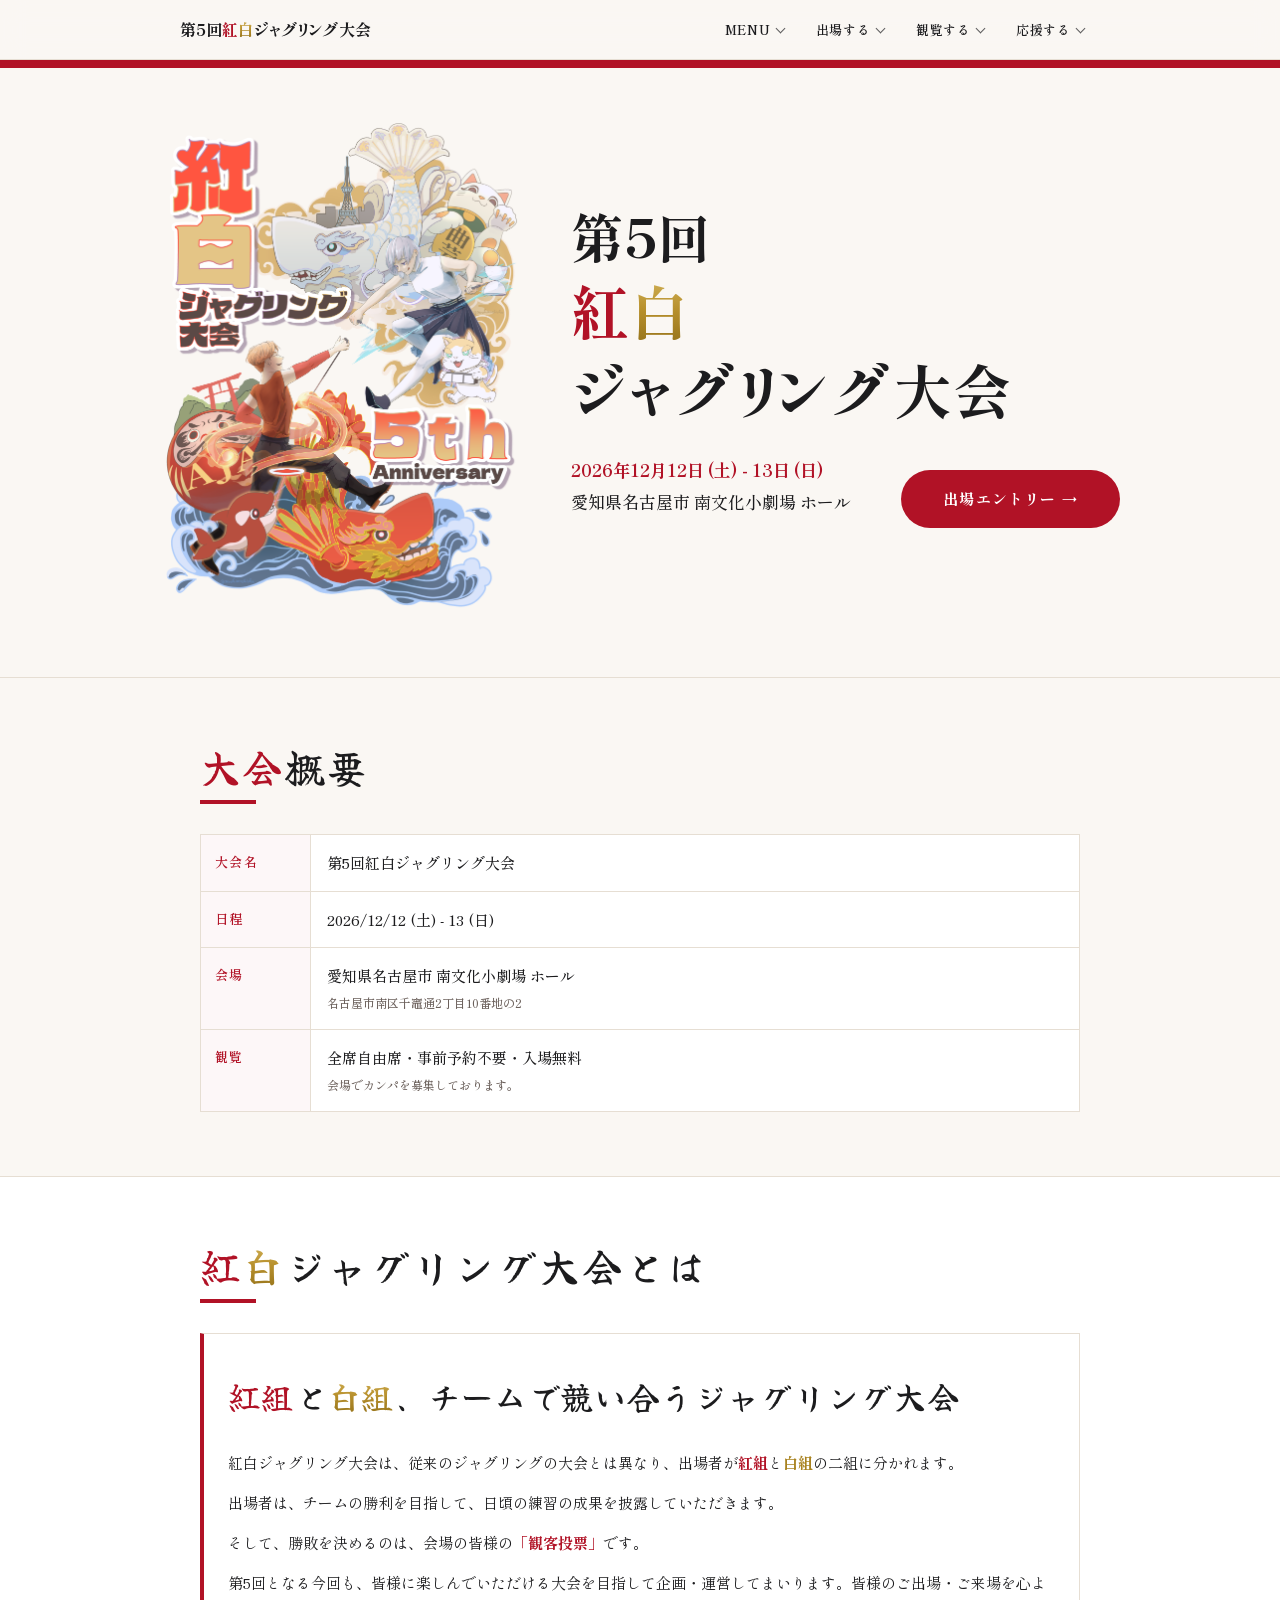
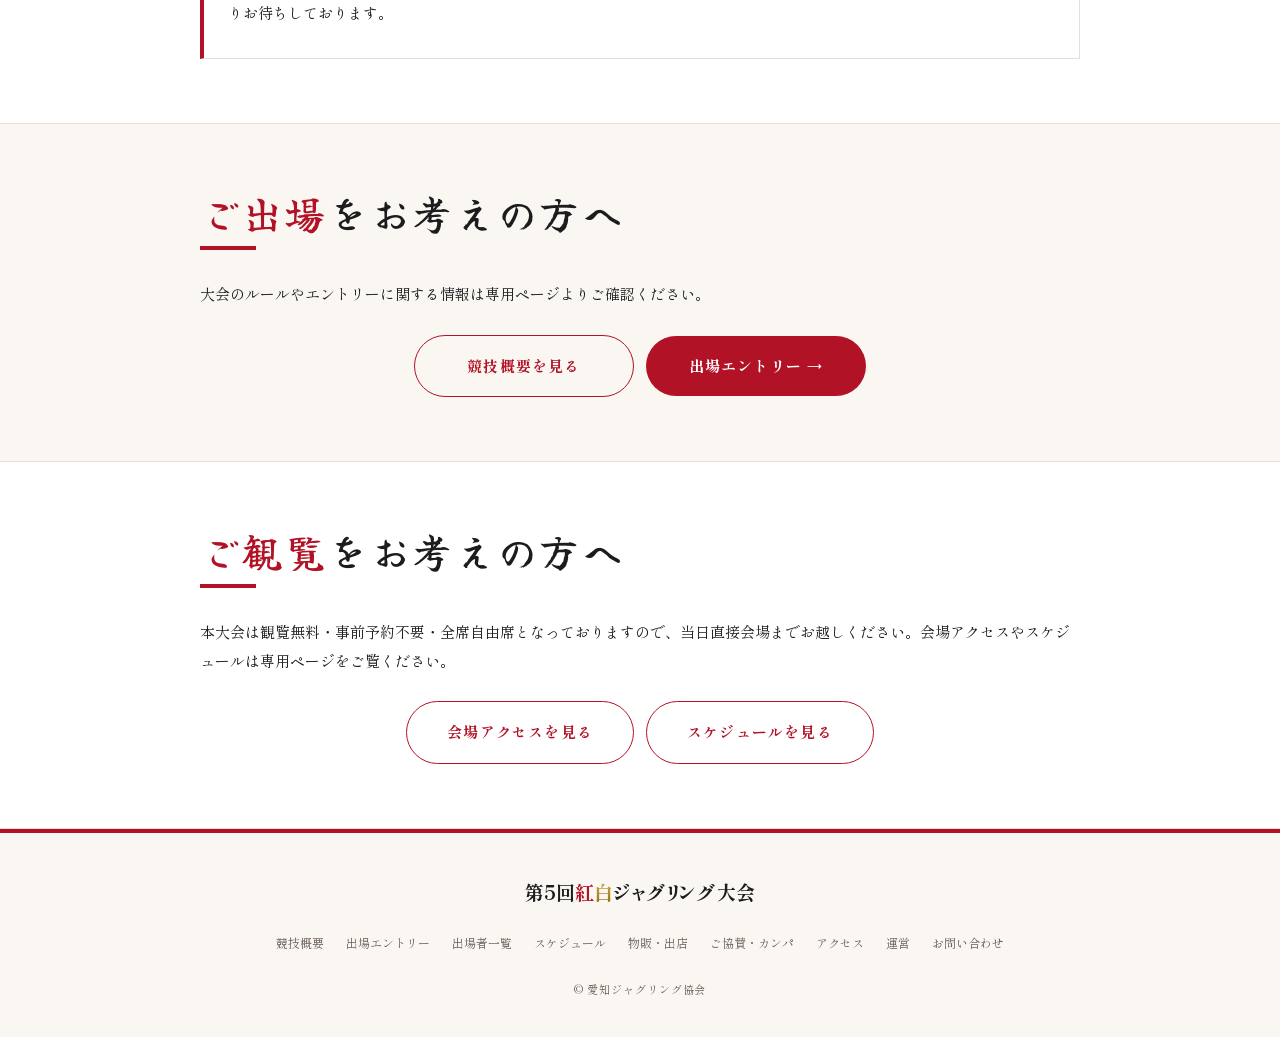
==== index.html @ fe3fd61c "10/20までの更新全て" ====
<!DOCTYPE html>
<html lang="ja">
<head>
<meta charset="UTF-8">
<meta name="viewport" content="width=device-width, initial-scale=1.0">
<title>第5回紅白ジャグリング大会</title>
<meta name="description" content="第5回紅白ジャグリング大会｜2026年12月12日（土）13日（日）、愛知県名古屋市 南文化小劇場 ホールにて開催。紅組・白組に分かれてジャグリングの演技を披露し合う、毎年恒例のジャグリングの祭典。">
<link rel="preconnect" href="https://fonts.googleapis.com">
<link rel="preconnect" href="https://fonts.gstatic.com" crossorigin>
<link href="https://fonts.googleapis.com/css2?family=Shippori+Mincho:wght@400;500;600;700;800&family=Yuji+Syuku&family=Noto+Sans+JP:wght@300;400;500&family=Cormorant+Garamond:ital,wght@0,300;0,500;0,600;1,300;1,500&display=swap" rel="stylesheet">
<link rel="icon" href="assets/aja-logo.PNG" type="image/png">
<link rel="stylesheet" href="assets/style.css?v=20260728">
</head>
<body>

<!-- ========== HEADER ========== -->
<header>
  <div class="header-inner">
    <a href="index.html" class="header-logo">
      <!-- ▼ ロゴ完成後：assets/logo.svg を配置すれば表示。無ければ自動で非表示 ▼ -->
      <img class="header-logo-img" src="assets/logo.svg" alt="第5回紅白ジャグリング大会 ロゴ" onerror="this.remove()">
      <span class="header-logo-text">第5回<span class="ko-red">紅</span><span class="ko-gold">白</span>ジャグリング大会</span>
    </a>
    <nav class="nav">
      <div class="nav-item">
        <button class="nav-parent">MENU<span class="caret"></span></button>
        <div class="dropdown">
          <a href="about.html">運営</a>
          <a href="contact.html">お問い合わせ</a>
        </div>
      </div>
      <div class="nav-item">
        <button class="nav-parent">出場する<span class="caret"></span></button>
        <div class="dropdown">
          <a href="rule.html">競技概要</a>
          <a href="entry.html">出場エントリー</a>
          <a href="performer.html">出場者一覧</a>
        </div>
      </div>
      <div class="nav-item">
        <button class="nav-parent">観覧する<span class="caret"></span></button>
        <div class="dropdown">
          <a href="performer.html">出場者一覧</a>
          <a href="timetable.html">スケジュール</a>
          <a href="access.html">アクセス</a>
          <a href="goods.html">物販・出店</a>
        </div>
      </div>
      <div class="nav-item">
        <button class="nav-parent">応援する<span class="caret"></span></button>
        <div class="dropdown">
          <a href="sponsor.html">協賛・カンパ</a>
          <a href="goods.html">物販・出店</a>
        </div>
      </div>
    </nav>
    <button class="hamburger" id="hamburger" aria-label="メニューを開く" aria-expanded="false">
      <span></span><span></span><span></span>
    </button>
  </div>
</header>

<!-- ========== MOBILE DRAWER（アコーディオン） ========== -->
<nav class="nav-drawer" id="drawer" aria-hidden="true">
  <button class="acc-parent" data-acc>MENU<span class="caret"></span></button>
  <div class="acc-panel">
    <a href="about.html">運営</a>
    <a href="contact.html">お問い合わせ</a>
  </div>
  <button class="acc-parent" data-acc>出場する<span class="caret"></span></button>
  <div class="acc-panel">
    <a href="rule.html">競技概要</a>
    <a href="entry.html">出場エントリー</a>
    <a href="performer.html">出場者一覧</a>
  </div>
  <button class="acc-parent" data-acc>観覧する<span class="caret"></span></button>
  <div class="acc-panel">
    <a href="performer.html">出場者一覧</a>
    <a href="timetable.html">スケジュール</a>
    <a href="access.html">アクセス</a>
    <a href="goods.html">物販・出店</a>
  </div>
  <button class="acc-parent" data-acc>応援する<span class="caret"></span></button>
  <div class="acc-panel">
    <a href="sponsor.html">ご協賛・カンパ</a>
    <a href="goods.html">物販・出店</a>
  </div>
</nav>

<!-- ========== HERO ========== -->
<section class="hero" id="top">
  <div class="hero-inner">
    <div class="hero-logo">
      <img class="hero-logo-img" src="assets/keyvisual.png"
           alt="第5回紅白ジャグリング大会 キービジュアル"
           width="2894" height="4093" fetchpriority="high"
           onerror="this.parentNode.remove()">
    </div>
    <div class="hero-copy">
      <h1 class="hero-title"><span class="hero-no">第5回</span><span><span class="ko">紅</span><span class="ko-gold">白</span></span><span>ジャグリング大会</span></h1>
      <div class="hero-bottom">
        <p class="hero-meta"><b>2026年12月12日 (土) - 13日 (日)</b><br>愛知県名古屋市 南文化小劇場 ホール</p>
        <a href="entry.html" class="hero-cta-btn">出場エントリー →</a>
      </div>
    </div>
  </div>
</section>

<!-- ========== 大会概要 ========== -->
<section class="section-block" id="overview">
  <div class="container fade-in">
    <div class="sec-head">
      <div class="ja"><span class="accent">大会</span>概要</div>
    </div>
    <table class="overview-table">
      <tr><th>大会名</th><td>第5回紅白ジャグリング大会</td></tr>
      <tr><th>日程</th><td>2026/12/12 (土) - 13 (日)</td></tr>
      <tr>
        <th>会場</th>
        <td>愛知県名古屋市 南文化小劇場 ホール<br>
          <small>名古屋市南区千竈通2丁目10番地の2</small>
        </td>
      </tr>
      <tr><th>観覧</th><td>全席自由席・事前予約不要・入場無料<br><small>会場でカンパを募集しております。</small></td></tr>
    </table>
  </div>
</section>

<!-- ========== 紅白ジャグリング大会とは ========== -->
<section class="section-block alt" id="about">
  <div class="container fade-in">
    <div class="sec-head">
      <div class="ja"><span class="accent">紅</span><span class="ko-gold">白</span>ジャグリング大会とは</div>
    </div>
    <div class="concept-box">
      <p class="concept-tagline"><span class="ko-red">紅組</span>と<span class="ko-gold">白組</span>、チームで競い合うジャグリング大会</p>
      <p>紅白ジャグリング大会は、従来のジャグリングの大会とは異なり、出場者が<strong>紅組</strong>と<gold>白組</gold>の二組に分かれます。</p>
      <p>出場者は、チームの勝利を目指して、日頃の練習の成果を披露していただきます。</p>
      <p>そして、勝敗を決めるのは、会場の皆様の<strong>「観客投票」</strong>です。</p>
      <p>第5回となる今回も、皆様に楽しんでいただける大会を目指して企画・運営してまいります。皆様のご出場・ご来場を心よりお待ちしております。</p>
    </div>
  </div>
</section>

<!-- ========== ご出場をお考えの方へ ========== -->
<section class="section-block" id="join">
  <div class="container fade-in">
    <div class="sec-head">
      <div class="ja"><span class="accent">ご出場</span>をお考えの方へ</div>
    </div>
    <p>大会のルールやエントリーに関する情報は専用ページよりご確認ください。</p>
    <div class="cta-row">
      <a href="rule.html" class="cta-btn outline">競技概要を見る</a>
      <a href="entry.html" class="cta-btn">出場エントリー →</a>
    </div>
  </div>
</section>

<!-- ========== ご観覧をお考えの方へ ========== -->
<section class="section-block alt" id="watch">
  <div class="container fade-in">
    <div class="sec-head">
      <div class="ja"><span class="accent">ご観覧</span>をお考えの方へ</div>
    </div>
    <p>本大会は観覧無料・事前予約不要・全席自由席となっておりますので、当日直接会場までお越しください。会場アクセスやスケジュールは専用ページをご覧ください。</p>
    <div class="cta-row">
      <a href="access.html" class="cta-btn outline">会場アクセスを見る</a>
      <a href="timetable.html" class="cta-btn outline">スケジュールを見る</a>
    </div>
  </div>
</section>

<!-- ========== FOOTER ========== -->
<footer>
  <div class="container">
    <p class="footer-logo">第5回<span class="ko-red">紅</span><span class="ko-gold">白</span>ジャグリング大会</p>
    <div class="footer-links">
      <a href="rule.html">競技概要</a>
      <a href="entry.html">出場エントリー</a>
      <a href="performer.html">出場者一覧</a>
      <a href="timetable.html">スケジュール</a>
      <a href="goods.html">物販・出店</a>
      <a href="sponsor.html">ご協賛・カンパ</a>
      <a href="access.html">アクセス</a>
      <a href="about.html">運営</a>
      <a href="contact.html">お問い合わせ</a>
    </div>
    <p class="copyright">© 愛知ジャグリング協会</p>
  </div>
</footer>

<script>
/* ── ハンバーガー / ドロワー ── */
const btn    = document.getElementById('hamburger');
const drawer = document.getElementById('drawer');
function toggleDrawer(forceClose){
  const open = forceClose ? false : !drawer.classList.contains('open');
  drawer.classList.toggle('open', open);
  btn.classList.toggle('open', open);
  btn.setAttribute('aria-expanded', open);
  drawer.setAttribute('aria-hidden', !open);
}
btn.addEventListener('click', e => { e.stopPropagation(); toggleDrawer(); });
drawer.querySelectorAll('a').forEach(a => a.addEventListener('click', () => toggleDrawer(true)));
document.addEventListener('click', e => {
  if (drawer.classList.contains('open') && !drawer.contains(e.target) && !btn.contains(e.target)) toggleDrawer(true);
});
/* ── モバイル：ドロワー内アコーディオン開閉 ── */
document.querySelectorAll('[data-acc]').forEach(p => {
  p.addEventListener('click', () => {
    const panel = p.nextElementSibling;
    const isOpen = p.classList.contains('open');
    document.querySelectorAll('.acc-parent').forEach(o => {
      o.classList.remove('open');
      if (o.nextElementSibling) o.nextElementSibling.style.maxHeight = null;
    });
    if (!isOpen) { p.classList.add('open'); panel.style.maxHeight = panel.scrollHeight + 'px'; }
  });
});
/* ── スクロールフェードイン ── */
const obs = new IntersectionObserver(entries => {
  entries.forEach(e => { if (e.isIntersecting) e.target.classList.add('visible'); });
}, { threshold: 0.06 });
document.querySelectorAll('.fade-in').forEach(el => obs.observe(el));
</script>
</body>
</html>
---- assets/style.css ----
/* ==========================================================================
   第5回 紅白ジャグリング大会 — スタイル（案C：深紅×オフホワイト）
   本文・イベント名＝Shippori Mincho（明朝）
   セクション見出し＝Yuji Syuku（楷書）
   数字・英字＝Cormorant Garamond
========================================================================== */
:root{
  --deep:   #b11226;   /* 深紅 */
  --deep2:  #8c0e1d;   /* 濃深紅 */
  --gold:   #a8821f;   /* 金（白の代わり／明色地でも読める濃いめの金） */
  --gold2:  #c8a24a;   /* 明るい金（濃色地・アクセント用） */
  --off:    #faf7f3;   /* オフホワイト（背景） */
  --white:  #ffffff;
  --ink:    #1c1c1e;   /* 本文 */
  --sub:    #6a5f5a;   /* 補助テキスト */
  --line:   #e6ded3;   /* 罫線 */
  --line2:  #efe9e0;
  --hh: 56px;
}
*,*::before,*::after{box-sizing:border-box;margin:0;padding:0;}
html{scroll-behavior:smooth;-webkit-text-size-adjust:100%;}
body{
  background:var(--off);
  color:var(--ink);
  font-family:'Shippori Mincho',serif;
  font-size:15px;
  line-height:1.9;
  overflow-x:hidden;
  -webkit-font-smoothing:antialiased;
}
img{max-width:100%;display:block;}
a{color:var(--deep);text-decoration:none;}
a:hover{color:var(--deep2);text-decoration:underline;}
p{margin-bottom:10px;}
ul,ol{padding-left:1.4em;}
li{margin-bottom:8px;}

/* ---------- レイアウトユーティリティ ---------- */
.container{max-width:960px;margin:0 auto;padding:0 20px;position:relative;z-index:1;}
.section-block{padding:52px 0;border-bottom:1px solid var(--line);}
.section-block.alt{background:var(--white);}

/* ---------- セクション見出し（楷書） ---------- */
.sec-head{margin-bottom:30px;}
.sec-head .ja{
  font-family:'Yuji Syuku',serif;font-weight:400;
  font-size:clamp(26px,4.6vw,40px);letter-spacing:.06em;line-height:1.25;
  position:relative;display:inline-block;padding-bottom:12px;
}
.sec-head .ja::after{
  content:'';position:absolute;left:0;bottom:0;width:56px;height:4px;background:var(--deep);
}
.sec-head .ja .accent{color:var(--deep);}

/* ==========================================================================
   ヘッダー・ナビ
========================================================================== */
header{
  position:sticky;top:0;z-index:300;
  background:rgba(250,247,243,.92);
  backdrop-filter:blur(12px);-webkit-backdrop-filter:blur(12px);
  border-bottom:1px solid var(--line);height:var(--hh);
}
.header-inner{
  max-width:960px;margin:0 auto;padding:0 20px;height:100%;
  display:flex;align-items:center;justify-content:space-between;position:relative;z-index:1;
}
.header-logo{
  display:flex;align-items:center;gap:10px;
  font-family:'Shippori Mincho',serif;font-size:clamp(14px,3.6vw,16px);font-weight:800;
  letter-spacing:0;color:var(--ink);line-height:1.2;min-width:0;
  font-feature-settings:"palt" 1;  /* 全角アキを詰める（紅・白まわりの余白対策） */
}
.header-logo:hover{color:var(--ink);text-decoration:none;}
/* ヘッダーのロゴ画像スロット（画像が無ければJSで非表示） */
.header-logo-img{height:34px;width:auto;flex-shrink:0;display:block;}
.header-logo-text{white-space:nowrap;overflow:hidden;text-overflow:ellipsis;}

/* ロゴ内「紅白」：紅＝深紅／白＝メタリックな金 */
.ko-red{color:var(--deep);}
.ko-gold{
  background:linear-gradient(180deg,#d8ba63 0%,#b8912e 48%,#8f6d16 100%);
  -webkit-background-clip:text;background-clip:text;
  -webkit-text-fill-color:transparent;color:var(--gold); /* 非対応時のフォールバック */
}

/* ---------- PCナビ（ドロップダウン） ---------- */
.nav{display:none;}
.nav-item{position:relative;height:100%;display:flex;align-items:center;}
.nav-parent{
  display:flex;align-items:center;gap:6px;height:100%;padding:0 16px;
  color:var(--ink);font-family:inherit;font-size:13px;letter-spacing:.06em;font-weight:600;
  background:none;border:none;cursor:pointer;transition:color .2s,background .2s;
}
.nav-parent:hover,.nav-item:hover .nav-parent,.nav-item:focus-within .nav-parent{color:var(--deep);background:rgba(177,18,38,.05);}
.nav-parent .caret{width:7px;height:7px;border-right:1.5px solid currentColor;border-bottom:1.5px solid currentColor;transform:rotate(45deg);margin-top:-3px;transition:transform .2s;opacity:.7;}
.nav-item:hover .nav-parent .caret,.nav-item:focus-within .nav-parent .caret{transform:rotate(225deg);margin-top:2px;}
.dropdown{
  position:absolute;top:var(--hh);left:50%;transform:translateX(-50%) translateY(8px);
  min-width:210px;background:var(--white);border:1px solid var(--line);border-radius:12px;
  box-shadow:0 18px 44px rgba(0,0,0,.14);padding:8px;
  opacity:0;visibility:hidden;transition:opacity .2s,transform .2s;
}
.nav-item:hover .dropdown,.nav-item:focus-within .dropdown{opacity:1;visibility:visible;transform:translateX(-50%) translateY(0);}
.dropdown::before{content:'';position:absolute;top:-14px;left:0;right:0;height:14px;}
.dropdown a{
  display:block;padding:12px 14px;border-radius:8px;
  font-size:14px;font-weight:600;color:var(--ink);transition:background .2s,color .2s;white-space:nowrap;
}
.dropdown a:hover{background:rgba(177,18,38,.06);color:var(--deep);text-decoration:none;}

.hamburger{
  display:flex;flex-direction:column;justify-content:center;gap:5px;
  width:44px;height:44px;cursor:pointer;background:none;border:none;padding:0 8px;
}
.hamburger span{display:block;width:24px;height:1.5px;background:var(--ink);transition:transform .3s,opacity .3s;}
.hamburger.open span:nth-child(1){transform:translateY(6.5px) rotate(45deg);}
.hamburger.open span:nth-child(2){opacity:0;}
.hamburger.open span:nth-child(3){transform:translateY(-6.5px) rotate(-45deg);}

/* ---------- モバイルドロワー（アコーディオン） ---------- */
.nav-drawer{
  position:fixed;top:var(--hh);left:0;right:0;
  background:rgba(255,255,255,.99);
  backdrop-filter:blur(16px);-webkit-backdrop-filter:blur(16px);
  border-bottom:1px solid var(--line);z-index:290;
  transform:translateY(-120%);transition:transform .35s cubic-bezier(.4,0,.2,1);
  padding:6px 0 0;max-height:calc(100vh - var(--hh));overflow-y:auto;
}
.nav-drawer.open{transform:translateY(0);}
.acc-parent{
  width:100%;display:flex;align-items:center;justify-content:space-between;
  padding:16px 24px;background:none;border:none;border-bottom:1px solid var(--line2);
  color:var(--ink);font-family:inherit;font-size:16px;font-weight:700;letter-spacing:.06em;cursor:pointer;
}
.acc-parent .caret{width:9px;height:9px;border-right:1.5px solid currentColor;border-bottom:1.5px solid currentColor;transform:rotate(45deg);transition:transform .25s;opacity:.6;}
.acc-parent.open{color:var(--deep);}
.acc-parent.open .caret{transform:rotate(225deg);}
.acc-panel{max-height:0;overflow:hidden;transition:max-height .3s ease;background:rgba(177,18,38,.02);}
.acc-panel a{display:block;padding:13px 24px 13px 40px;color:var(--ink);font-size:14.5px;border-bottom:1px solid var(--line2);}
.acc-panel a:last-child{border-bottom:none;}
.acc-panel a:active{background:rgba(177,18,38,.08);}

/* ==========================================================================
   HERO（キービジュアル＋情報バー）
========================================================================== */
.hero{
  position:relative;
  padding:clamp(24px,4vh,44px) 20px clamp(32px,5vh,56px);
  overflow:hidden;
  border-bottom:1px solid var(--line);
}
.hero::before{  /* 上端の深紅ライン */
  content:'';position:absolute;top:0;left:0;right:0;height:8px;background:var(--deep);
}
.hero-inner{position:relative;z-index:2;max-width:960px;margin:0 auto;}

/* ---------- キービジュアル（2894×4093） ---------- */
.hero-logo{margin-bottom:clamp(22px,3vw,34px);}
.hero-logo-img{
  width:100%;height:auto;
}

/* ---------- 情報バー：タイトル＋日程＋エントリー ---------- */
.hero-copy{padding-top:clamp(18px,2.4vw,24px);}
.hero-title{
  --title-size:clamp(23px,3.6vw,34px);
  font-family:'Shippori Mincho',serif;font-weight:800;
  font-size:var(--title-size);line-height:1.45;letter-spacing:.01em;
  font-feature-settings:"palt" 1;
  display:block;
}
.hero-title > span{display:inline;line-height:inherit;}
.hero-title .ko{color:var(--deep);}

.hero-bottom{
  margin-top:14px;
  display:flex;align-items:center;justify-content:space-between;
  gap:16px 28px;flex-wrap:wrap;
}
.hero-meta{font-size:clamp(14px,1.6vw,17px);line-height:1.9;font-weight:500;}
.hero-meta b{color:var(--deep);}
.hero-cta-btn{
  display:inline-block;background:var(--deep);color:var(--white);
  font-family:'Shippori Mincho',serif;font-weight:700;
  padding:15px 42px;font-size:15px;letter-spacing:.08em;border-radius:100px;white-space:nowrap;
  transition:background .2s;
}
.hero-cta-btn:hover{background:var(--deep2);color:var(--white);text-decoration:none;}

/* ---------- PC：キービジュアル＋タイトルの2カラム（≥820px／ナビ切替と同じ） ---------- */
@media (min-width:820px){
  .hero{padding:clamp(40px,6vh,64px) 20px clamp(44px,6vh,68px);}
  .hero-inner{display:flex;align-items:center;gap:clamp(32px,4vw,52px);}

  .hero-logo{flex:0 0 clamp(280px,33vw,360px);margin-bottom:0;}

  .hero-copy{flex:1 1 auto;min-width:0;padding-top:0;}

  .hero-title{
    --title-size:clamp(40px,5.2vw,58px);
    display:flex;flex-direction:column;align-items:flex-start;
    row-gap:clamp(10px,1.6vw,22px);
    line-height:1;letter-spacing:.02em;
  }
  .hero-title > span{display:block;line-height:1;}
  .hero-no{font-size:calc(var(--title-size) * .9);letter-spacing:.03em;}

  .hero-bottom{margin-top:36px;align-items:flex-end;}
}

/* ==========================================================================
   大会概要テーブル
========================================================================== */
.overview-table{width:100%;border-collapse:collapse;border:1px solid var(--line);margin-top:8px;background:var(--white);}
.overview-table tr{border-bottom:1px solid var(--line);}
.overview-table tr:last-child{border-bottom:none;}
.overview-table th{
  width:96px;padding:15px 14px;font-size:13px;font-weight:600;letter-spacing:.1em;
  color:var(--deep);text-align:left;vertical-align:top;background:rgba(177,18,38,.03);
  border-right:1px solid var(--line);white-space:nowrap;font-family:'Shippori Mincho',serif;
}
.overview-table td{padding:15px 16px;font-family:'Shippori Mincho',serif;font-size:15px;font-weight:500;line-height:1.7;vertical-align:top;}
.overview-table td small{color:var(--sub);font-size:12px;}

/* ==========================================================================
   コンセプト
========================================================================== */
.concept-box{border:1px solid var(--line);border-left:4px solid var(--deep);background:var(--white);padding:30px 24px;margin-top:8px;}
.concept-tagline{
  font-family:'Yuji Syuku',serif;font-weight:400;
  font-size:clamp(22px,5vw,32px);color:var(--ink);margin-bottom:20px;line-height:1.4;letter-spacing:.04em;
}
.concept-box p{line-height:2;}
.concept-box p:last-child{margin-bottom:0;}
.concept-box strong{color:var(--deep);font-weight:700;}
.concept-box gold{color:var(--gold);font-weight:700;}

/* ==========================================================================
   CTA（出場者向け／観覧者向け）
========================================================================== */
.cta-row{display:flex;flex-direction:column;align-items:center;gap:12px;margin-top:26px;}
.cta-btn{
  display:inline-block;padding:16px 40px;background:var(--deep);color:var(--white);
  font-family:'Shippori Mincho',serif;font-size:15px;font-weight:700;letter-spacing:.08em;
  text-align:center;border-radius:100px;transition:background .2s;width:100%;max-width:320px;
}
.cta-btn:hover{background:var(--deep2);color:var(--white);text-decoration:none;}
.cta-btn.outline{background:transparent;border:1.5px solid var(--deep);color:var(--deep);}
.cta-btn.outline:hover{background:rgba(177,18,38,.06);color:var(--deep);}
.cta-btn.disabled{background:var(--line);color:var(--sub);pointer-events:none;cursor:not-allowed;}

/* ==========================================================================
   フッター
========================================================================== */
footer{padding:44px 0 28px;text-align:center;background:var(--off);color:var(--sub);position:relative;border-top:1px solid var(--line);}
footer::before{content:'';position:absolute;top:-1px;left:0;right:0;height:4px;background:var(--deep);}
.footer-logo{font-family:'Shippori Mincho',serif;font-size:19px;font-weight:800;color:var(--ink);margin-bottom:6px;letter-spacing:0;font-feature-settings:"palt" 1;}
.footer-links{display:flex;justify-content:center;flex-wrap:wrap;gap:4px 14px;margin-bottom:20px;margin-top:18px;}
.footer-links a{font-size:12px;color:var(--sub);padding:4px;}
.footer-links a:hover{color:var(--deep);text-decoration:none;}
.copyright{font-size:11px;color:var(--sub);letter-spacing:.08em;}

/* ==========================================================================
   フェードイン
========================================================================== */
.fade-in{opacity:0;transform:translateY(14px);transition:opacity .6s ease,transform .6s ease;}
.fade-in.visible{opacity:1;transform:none;}
@media (prefers-reduced-motion: reduce){
  .fade-in{opacity:1;transform:none;transition:none;}
  html{scroll-behavior:auto;}
}

/* ==========================================================================
   レスポンシブ
========================================================================== */
/* ---------- スマホ（≤479px）：詰まりやすい箇所を微調整 ---------- */
@media (max-width:479px){
  body{font-size:14px;}
.hero{padding:20px 18px 34px;}                                    /* 旧：7vh 18px 6vh */
.hero-bottom{flex-direction:column;align-items:stretch;gap:16px;} /* 旧：gap:20px */
  .hero-cta-btn{text-align:center;}
  .cta-btn{max-width:none;}
  .footer-links{gap:2px 10px;}
}

/* ---------- 小型タブレット（≥600px） ---------- */
@media (min-width:600px){
  .container{padding:0 32px;}
  .overview-table th{width:110px;}
}

/* ---------- タブレット／デスクトップ（≥768px） ---------- */
@media (min-width:768px){
  :root{--hh:60px;}
  .section-block{padding:64px 0;}
  .cta-row{flex-direction:row;justify-content:center;flex-wrap:wrap;}
  .cta-btn{width:auto;min-width:220px;}
}

/* ---------- ナビをドロップダウン表示に切替（≥820px） ---------- */
@media (min-width:820px){
  .nav{display:flex;align-items:center;height:100%;}
  .hamburger{display:none;}
  .nav-drawer{display:none !important;}
}

@media (min-width:960px){.container{padding:0 40px;}}
/* ==========================================================================
   サブページ共通
========================================================================== */
/* ---------- ページヒーロー ---------- */
.page-hero{
  position:relative;padding:40px 20px 48px;border-bottom:1px solid var(--line);
  background:var(--white);
}
.page-hero::before{content:'';position:absolute;left:0;right:0;bottom:0;height:8px;background:var(--deep);}
.page-hero-inner{max-width:960px;margin:0 auto;}
.page-hero-title{
  font-family:'Yuji Syuku',serif;font-weight:400;
  font-size:clamp(30px,6vw,46px);letter-spacing:.08em;line-height:1.25;
  position:relative;display:inline-block;padding-bottom:12px;
}
.page-hero-title::after{content:'';position:absolute;left:0;bottom:0;width:56px;height:4px;background:var(--deep);}
.page-hero-brand{margin-top:10px;font-size:13px;color:var(--sub);letter-spacing:.08em;font-feature-settings:"palt" 1;}
/* ページヒーロー：中央ぞろえ・プレーン（下線なし） */
.page-hero--center{text-align:center;}
.page-hero-title--plain{padding-bottom:0;}
.page-hero-title--plain::after{display:none;}

/* ---------- パンくず ---------- */
.breadcrumb{
  max-width:960px;margin:0 auto;padding:14px 20px 0;
  font-size:12px;color:var(--sub);display:flex;align-items:center;gap:8px;flex-wrap:wrap;
}
.breadcrumb a{color:var(--sub);}
.breadcrumb a:hover{color:var(--deep);text-decoration:none;}
.breadcrumb .sep{opacity:.6;}
.breadcrumb .current{color:var(--deep);font-weight:600;}

/* ---------- PDFダウンロードボタン ---------- */
.pdf-box{
  border:1px solid var(--line);border-left:4px solid var(--deep);background:var(--white);
  padding:18px 20px;display:flex;align-items:center;justify-content:space-between;gap:16px;flex-wrap:wrap;
}
.pdf-box p{margin:0;font-size:14px;color:var(--ink);}
.pdf-box p small{display:block;color:var(--sub);font-size:12px;margin-top:2px;}
.pdf-btn{
  display:inline-flex;align-items:center;gap:10px;white-space:nowrap;
  background:var(--deep);color:var(--white);font-family:'Shippori Mincho',serif;font-weight:700;
  font-size:14px;letter-spacing:.06em;padding:12px 26px;border-radius:100px;transition:background .2s;
}
.pdf-btn:hover{background:var(--deep2);color:var(--white);text-decoration:none;}
.pdf-btn svg{width:18px;height:18px;flex-shrink:0;}

/* ---------- 記事系：小見出し・本文パーツ ---------- */
.sub-head{
  font-family:'Shippori Mincho',serif;font-size:clamp(17px,2.4vw,20px);font-weight:700;
  margin:34px 0 14px;padding-left:14px;border-left:4px solid var(--deep);line-height:1.5;
}
.sub-head:first-of-type{margin-top:0;}
.rule-box{
  border:1px solid var(--line);background:var(--white);border-radius:10px;
  padding:20px 22px;margin:14px 0;
}
.rule-box p:last-child{margin-bottom:0;}
.note-text{font-size:13px;color:var(--sub);}
.quote-box{
  background:rgba(177,18,38,.03);border:1px dashed var(--line);border-radius:10px;
  padding:18px 20px;margin:12px 0;font-size:13.5px;color:#555;line-height:1.9;
}
.quote-box .q-label{font-size:12px;color:var(--deep);font-weight:700;letter-spacing:.1em;margin-bottom:6px;}
.quote-box p:last-child{margin-bottom:0;}

/* ---------- 表（競技概要） ---------- */
.rule-table-wrap{overflow-x:auto;margin:14px 0;}
.rule-table{
  width:100%;border-collapse:collapse;border:1px solid var(--line);background:var(--white);
  font-size:14px;min-width:340px;
}
.rule-table caption{
  caption-side:top;text-align:center;font-size:13px;color:var(--sub);padding-bottom:8px;letter-spacing:.04em;
}
.rule-table th,.rule-table td{border:1px solid var(--line);padding:10px 12px;text-align:center;line-height:1.6;}
.rule-table thead th{background:rgba(177,18,38,.04);font-weight:700;}
.rule-table .th-red{background:rgba(177,18,38,.12);color:var(--deep2);font-weight:700;}
.rule-table .th-white{background:#f3f0ea;color:var(--ink);font-weight:700;}
.rule-table td.left,.rule-table th.left{text-align:left;}
.rule-table .mark{color:var(--deep);font-weight:700;}
.table-3col{
  table-layout:fixed;
}
.table-3col th:first-child,
.table-3col td:first-child{
  width:50%;
}
/* 残りの2列(紅組・白組)は自動的に25%ずつで均等になります */

/* ---------- 料金 ---------- */
.fee-grid{display:grid;grid-template-columns:1fr 1fr;gap:12px;margin:14px 0;}
.fee-item{
  background:var(--white);border:1px solid var(--line);border-radius:10px;
  padding:20px;text-align:center;
}
.fee-item .fee-div{display:block;font-size:14px;font-weight:600;color:var(--sub);margin-bottom:6px;}
.fee-item .fee-price{font-family:'Cormorant Garamond',serif;font-size:30px;color:var(--deep);line-height:1.2;}
.fee-item .fee-price small{font-size:14px;font-family:'Shippori Mincho',serif;color:var(--ink);}
@media (max-width:479px){ .fee-grid{grid-template-columns:1fr;} }

/* ---------- ページ下部：関連導線 ---------- */
.page-next{
  margin-top:28px;padding-top:26px;
  display:flex;justify-content:center;
}


/* ---------- ナビ：現在ページ表示 ---------- */
.dropdown a.current{color:var(--deep);background:rgba(177,18,38,.05);}
.acc-panel a.current{color:var(--deep);font-weight:700;}
/* ==========================================================================
   協賛ページ（sponsor.html）
========================================================================== */
/* ---------- プラン画像 ---------- */
.sponsor-plan-image{margin:20px 0;}
.sponsor-plan-image img{width:100%;height:auto;border:1px solid var(--line);border-radius:10px;background:var(--white);}

/* ---------- 申込ボタン ---------- */
.sponsor-cta-buttons{display:flex;flex-direction:column;align-items:stretch;gap:12px;max-width:340px;margin:32px auto;}
.sponsor-cta-buttons .cta-btn{width:100%;display:flex;flex-direction:column;align-items:center;justify-content:center;}
.cta-btn-sub{display:block;font-size:11px;font-weight:400;letter-spacing:.04em;opacity:.85;margin-top:3px;}
@media (min-width:768px){
  .sponsor-cta-buttons{flex-direction:row;justify-content:center;align-items:stretch;max-width:none;}
  .sponsor-cta-buttons .cta-btn{width:340px;min-width:0;}
}
/* ---------- スポンサー掲載 ---------- */
.sponsor-list{display:flex;flex-direction:column;gap:14px;margin-top:8px;}
.sponsor-item{
  display:flex;gap:18px;align-items:flex-start;
  background:var(--white);border:1px solid var(--line);border-radius:12px;padding:20px;
}
.sponsor-logo-wrap{flex:0 0 300px;}
.sponsor-logo{width:300px;height:300px;object-fit:contain;background:#fff;border:1px solid var(--line2);border-radius:8px;}
.sponsor-info{flex:1;min-width:0;}
.sponsor-name{font-size:16px;font-weight:700;margin-bottom:6px;}
.sponsor-desc{font-size:13.5px;color:#444;line-height:1.8;margin-bottom:0;}
@media (max-width:479px){
  .sponsor-item{flex-direction:column;align-items:center;text-align:center;}
}
.sponsor-name-list{margin-top:26px;background:var(--white);border:1px solid var(--line);border-radius:12px;padding:20px 22px;}
.sponsor-name-list-label{font-weight:700;font-size:14px;color:var(--deep);margin-bottom:10px;}
.sponsor-name-items{list-style:none;padding:0;display:flex;flex-wrap:wrap;gap:6px 22px;}
.sponsor-name-items li{margin:0;font-size:14px;}

/* ---------- 注目リターン詳細 ---------- */
#returns{scroll-margin-top:calc(var(--hh) + 12px);}
.return-block{margin-bottom:36px;}
.return-block:last-of-type{margin-bottom:0;}
.return-img{margin:14px 0;}
.return-img img{width:100%;height:auto;border:1px solid var(--line);border-radius:10px;background:var(--white);}
/* ==========================================================================
   アクセス・お問い合わせページ
========================================================================== */
.map-embed{margin:16px 0;border:1px solid var(--line);border-radius:10px;overflow:hidden;background:var(--white);}
.map-embed iframe{width:100%;height:340px;border:0;display:block;}
.map-link-btn{display:inline-flex;align-items:center;gap:8px;font-size:14px;font-weight:600;color:var(--deep);border:1.5px solid var(--deep);border-radius:100px;padding:10px 22px;transition:background .2s;}
.map-link-btn:hover{background:rgba(177,18,38,.06);text-decoration:none;color:var(--deep);}
.contact-box{background:var(--white);border:1px solid var(--line);border-radius:12px;padding:26px 24px;text-align:center;}
.contact-box p{margin-bottom:10px;}
.contact-email{display:inline-block;font-size:clamp(16px,3.4vw,20px);font-weight:700;color:var(--deep);background:rgba(177,18,38,.05);border-radius:8px;padding:10px 18px;margin:8px 0 10px;letter-spacing:.03em;word-break:break-all;}

/* ==========================================================================
   物販・出店ページ（goods.html）
========================================================================== */
.goods-grid{display:grid;grid-template-columns:repeat(2,1fr);gap:14px;margin-top:8px;}
@media (min-width:768px){.goods-grid{grid-template-columns:repeat(3,1fr);}}
.goods-card{background:var(--white);border:1px solid var(--line);border-radius:12px;overflow:hidden;display:flex;flex-direction:column;}
.goods-img{aspect-ratio:1/1;object-fit:cover;width:100%;background:#f3f0ea;border-bottom:1px solid var(--line2);}
.goods-body{padding:14px 16px 16px;display:flex;flex-direction:column;gap:4px;flex:1;}
.goods-badge{display:inline-block;font-size:11px;font-weight:700;color:var(--deep);border:1px solid var(--deep);border-radius:100px;padding:2px 10px;margin-bottom:2px;align-self:flex-start;}
.goods-name{font-size:14.5px;font-weight:700;}
.goods-price{font-family:'Cormorant Garamond',serif;font-size:22px;color:var(--deep);line-height:1.3;}
.goods-price small{font-size:12px;font-family:'Shippori Mincho',serif;color:var(--sub);}
.goods-desc{font-size:12.5px;color:#555;line-height:1.7;margin-bottom:0;}

/* ==========================================================================
   画像掲載（演技順・タイムテーブル）と2日間開催用の日付見出し
========================================================================== */
.page-image{margin:14px 0;border:1px solid var(--line);border-radius:10px;overflow:hidden;background:var(--white);}
.page-image img{width:100%;height:auto;display:block;}
.page-image--a4{max-width:640px;margin-left:auto;margin-right:auto;}
.page-image-note{font-size:13px;color:var(--sub);margin-top:12px;text-align:center;}

.day-head{display:flex;align-items:center;gap:12px;margin:38px 0 6px;}
.day-head:first-of-type{margin-top:0;}
.day-badge{font-family:'Cormorant Garamond',serif;font-size:15px;letter-spacing:.12em;background:var(--deep);color:#fff;border-radius:100px;padding:4px 18px;}
.day-badge.white{background:var(--white);color:var(--deep);border:1.5px solid var(--deep);}
.day-date{font-size:clamp(16px,2.4vw,19px);font-weight:700;}

/* ==========================================================================
   運営ページ（about.html）
========================================================================== */
.division-grid{display:grid;grid-template-columns:1fr;gap:12px;margin-top:8px;}
@media (min-width:600px){.division-grid{grid-template-columns:repeat(2,1fr);}}
@media (min-width:900px){.division-grid{grid-template-columns:repeat(3,1fr);}}
.division-card{background:var(--white);border:1px solid var(--line);border-radius:12px;padding:18px 20px;}
.div-name{font-size:16px;font-weight:700;margin-bottom:4px;}
.div-role{font-size:12.5px;color:var(--deep);font-weight:600;margin-bottom:6px;}
.div-desc{font-size:13px;color:#555;line-height:1.8;margin-bottom:0;}
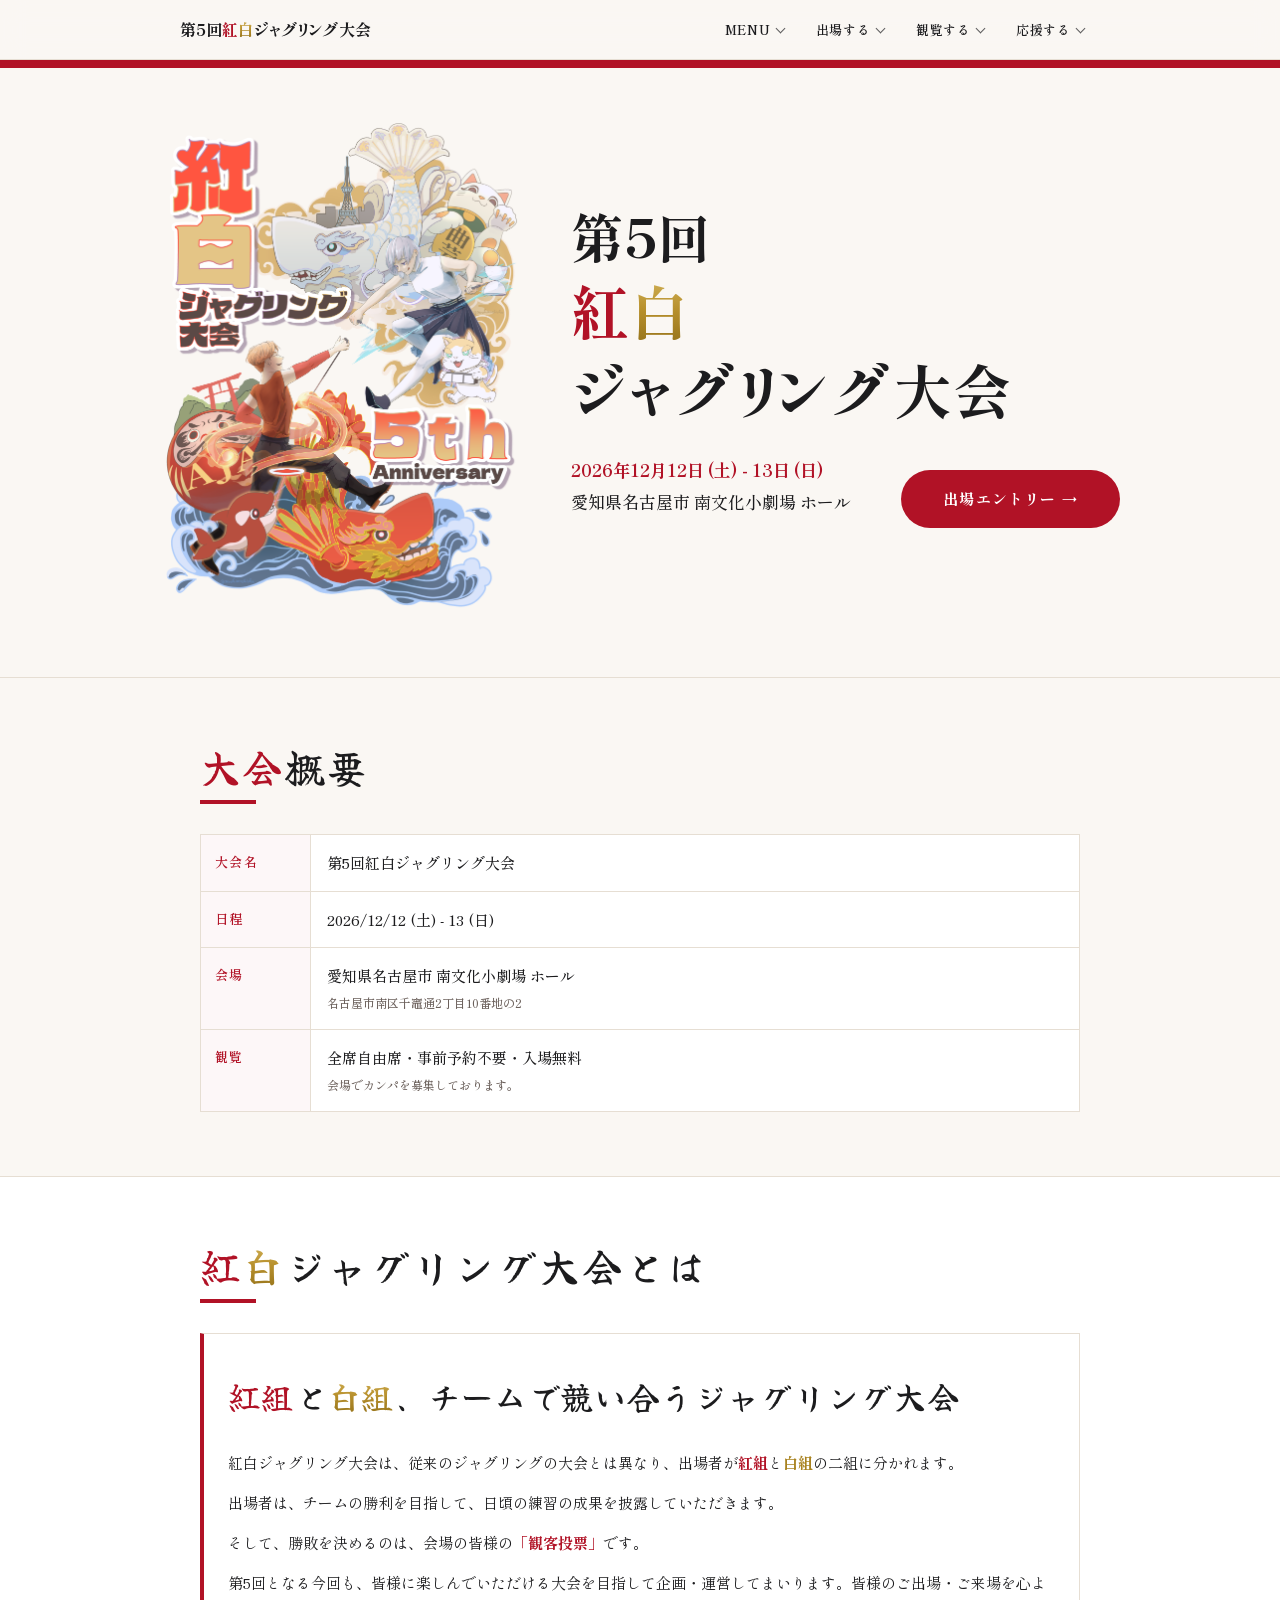
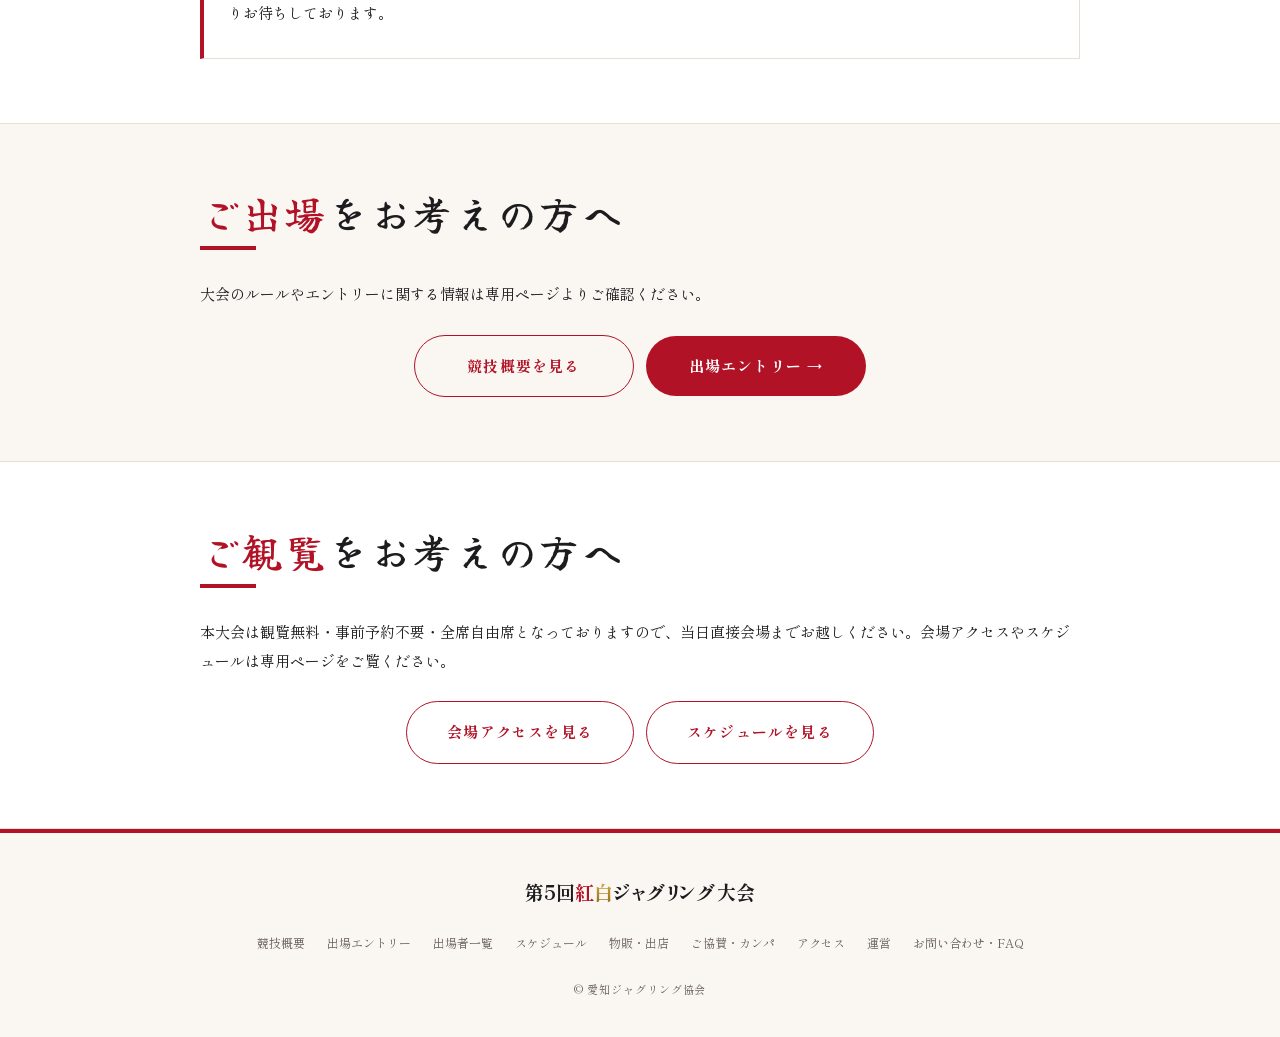
==== commit 062e27cc: "お問い合わせにFAQを追加。" ====
--- a/index.html
+++ b/index.html
@@ -26,7 +26,7 @@
         <button class="nav-parent">MENU<span class="caret"></span></button>
         <div class="dropdown">
           <a href="about.html">運営</a>
-          <a href="contact.html">お問い合わせ</a>
+          <a href="contact.html">お問い合わせ・FAQ</a>
         </div>
       </div>
       <div class="nav-item">
@@ -65,7 +65,7 @@
   <button class="acc-parent" data-acc>MENU<span class="caret"></span></button>
   <div class="acc-panel">
     <a href="about.html">運営</a>
-    <a href="contact.html">お問い合わせ</a>
+    <a href="contact.html">お問い合わせ・FAQ</a>
   </div>
   <button class="acc-parent" data-acc>出場する<span class="caret"></span></button>
   <div class="acc-panel">
@@ -183,7 +183,7 @@
       <a href="sponsor.html">ご協賛・カンパ</a>
       <a href="access.html">アクセス</a>
       <a href="about.html">運営</a>
-      <a href="contact.html">お問い合わせ</a>
+      <a href="contact.html">お問い合わせ・FAQ</a>
     </div>
     <p class="copyright">© 愛知ジャグリング協会</p>
   </div>
--- a/assets/style.css
+++ b/assets/style.css
@@ -505,4 +505,25 @@
 .division-card{background:var(--white);border:1px solid var(--line);border-radius:12px;padding:18px 20px;}
 .div-name{font-size:16px;font-weight:700;margin-bottom:4px;}
 .div-role{font-size:12.5px;color:var(--deep);font-weight:600;margin-bottom:6px;}
-.div-desc{font-size:13px;color:#555;line-height:1.8;margin-bottom:0;}+.div-desc{font-size:13px;color:#555;line-height:1.8;margin-bottom:0;}
+/* ==========================================================================
+   FAQ（contact.html）
+========================================================================== */
+/* アンカー移動時に固定ヘッダーへ隠れないよう、FAQページの見出しだけに余白を付ける */
+.faq-cat,#contact{scroll-margin-top:calc(var(--hh) + 16px);}
+.faq-jump{display:flex;flex-wrap:wrap;gap:8px;margin-bottom:8px;}
+.faq-jump a{font-size:13px;color:var(--deep);border:1px solid rgba(177,18,38,.3);border-radius:999px;padding:6px 14px;text-decoration:none;background:var(--white);transition:background .2s;}
+.faq-jump a:hover{background:rgba(177,18,38,.06);}
+.faq-cat{font-size:17px;font-weight:700;margin:34px 0 12px;padding-left:12px;border-left:4px solid var(--deep);}
+.faq-list{display:flex;flex-direction:column;gap:10px;}
+.faq-item{background:var(--white);border:1px solid var(--line);border-radius:10px;overflow:hidden;}
+.faq-item summary{list-style:none;cursor:pointer;position:relative;padding:16px 44px 16px 46px;font-weight:600;line-height:1.6;}
+.faq-item summary::-webkit-details-marker{display:none;}
+.faq-item summary::before{content:"Q";position:absolute;left:16px;top:15px;font-family:"Cormorant Garamond",serif;font-size:20px;font-weight:600;line-height:1.3;color:var(--deep);}
+.faq-item summary::after{content:"";position:absolute;right:20px;top:50%;width:8px;height:8px;border-right:2px solid var(--sub);border-bottom:2px solid var(--sub);transform:translateY(-70%) rotate(45deg);transition:transform .2s;}
+.faq-item[open] summary::after{transform:translateY(-30%) rotate(-135deg);}
+.faq-item summary:focus-visible{outline:2px solid var(--deep);outline-offset:-2px;}
+.faq-a{position:relative;padding:0 20px 16px 46px;color:var(--ink);line-height:1.8;}
+.faq-a::before{content:"A";position:absolute;left:16px;top:-3px;font-family:"Cormorant Garamond",serif;font-size:20px;font-weight:600;color:var(--gold);}
+.faq-a p{margin:0;}
+.faq-a a{color:var(--deep);text-decoration:underline;}
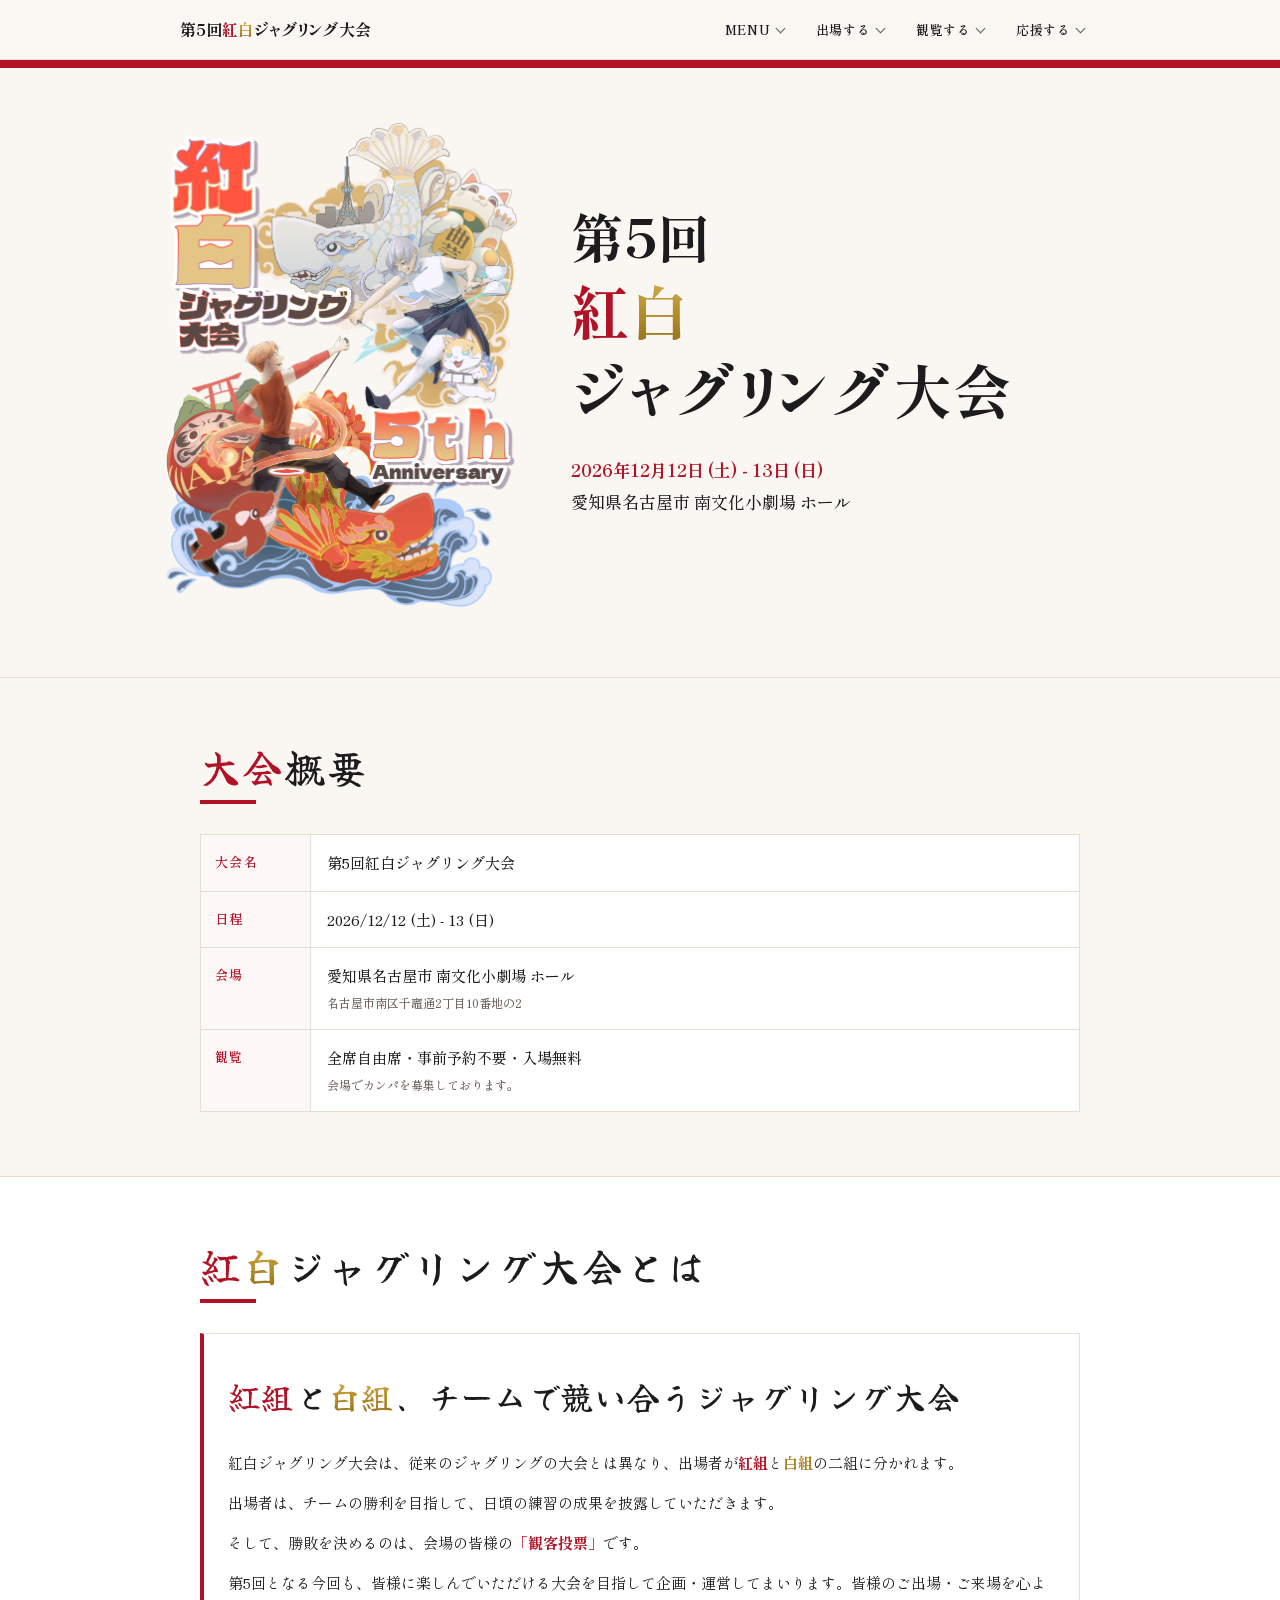
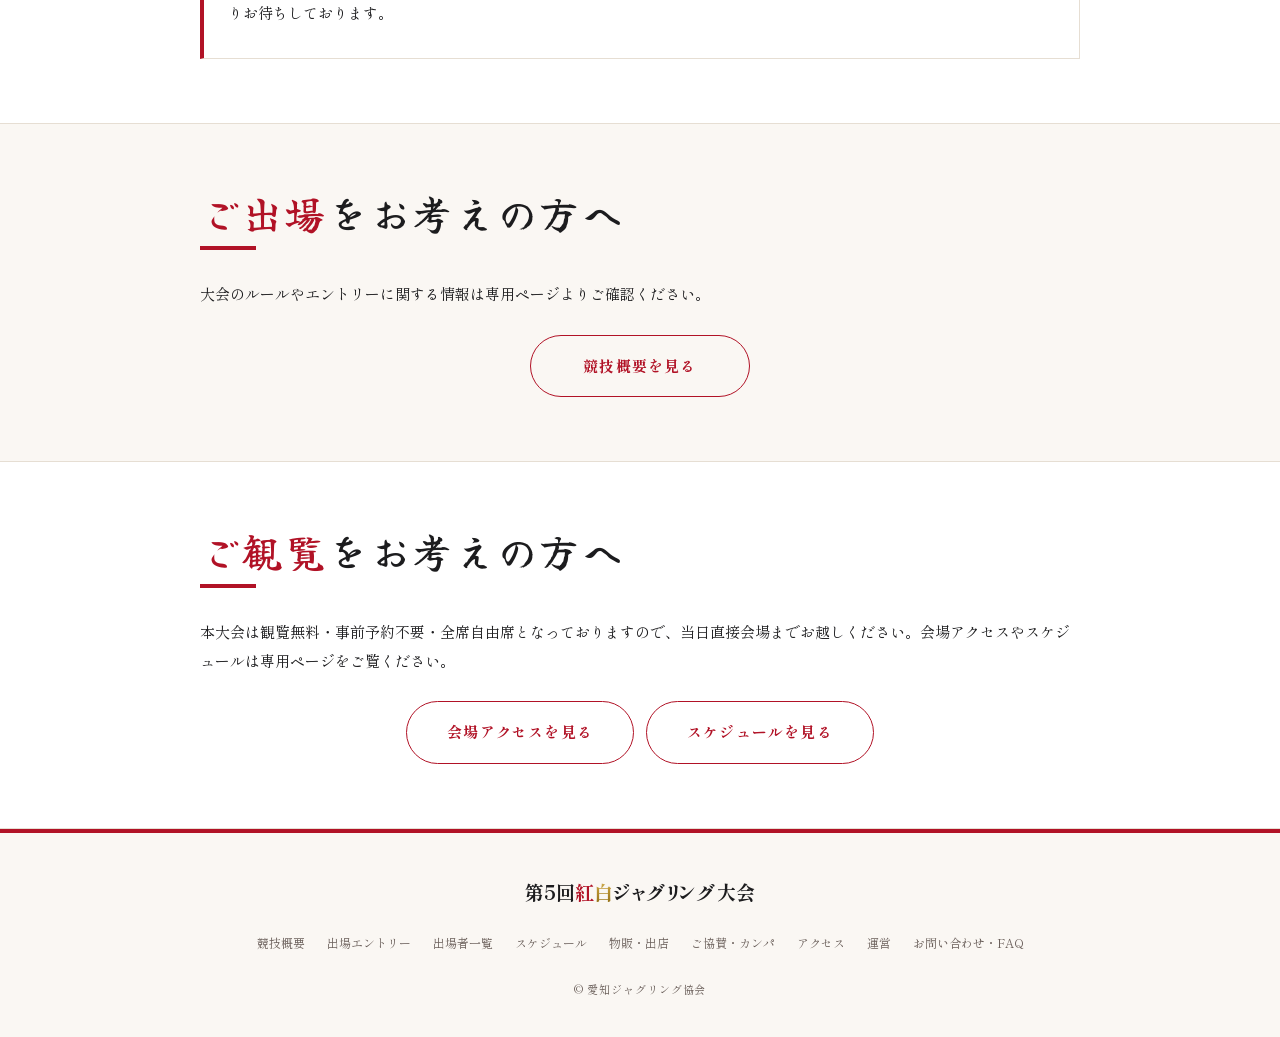
==== commit 55204a1b: "エントリーフォームをコメントアウト" ====
--- a/index.html
+++ b/index.html
@@ -9,7 +9,7 @@
 <link rel="preconnect" href="https://fonts.gstatic.com" crossorigin>
 <link href="https://fonts.googleapis.com/css2?family=Shippori+Mincho:wght@400;500;600;700;800&family=Yuji+Syuku&family=Noto+Sans+JP:wght@300;400;500&family=Cormorant+Garamond:ital,wght@0,300;0,500;0,600;1,300;1,500&display=swap" rel="stylesheet">
 <link rel="icon" href="assets/aja-logo.PNG" type="image/png">
-<link rel="stylesheet" href="assets/style.css?v=20260728">
+<link rel="stylesheet" href="assets/style.css?v=20261020">
 </head>
 <body>
 
@@ -100,7 +100,7 @@
       <h1 class="hero-title"><span class="hero-no">第5回</span><span><span class="ko">紅</span><span class="ko-gold">白</span></span><span>ジャグリング大会</span></h1>
       <div class="hero-bottom">
         <p class="hero-meta"><b>2026年12月12日 (土) - 13日 (日)</b><br>愛知県名古屋市 南文化小劇場 ホール</p>
-        <a href="entry.html" class="hero-cta-btn">出場エントリー →</a>
+        <!--<a href="entry.html" class="hero-cta-btn">出場エントリー →</a>-->
       </div>
     </div>
   </div>
@@ -151,7 +151,7 @@
     <p>大会のルールやエントリーに関する情報は専用ページよりご確認ください。</p>
     <div class="cta-row">
       <a href="rule.html" class="cta-btn outline">競技概要を見る</a>
-      <a href="entry.html" class="cta-btn">出場エントリー →</a>
+      <!--<a href="entry.html" class="cta-btn">出場エントリー →</a>-->
     </div>
   </div>
 </section>
--- a/assets/style.css
+++ b/assets/style.css
@@ -423,6 +423,8 @@
 /* ---------- プラン画像 ---------- */
 .sponsor-plan-image{margin:20px 0;}
 .sponsor-plan-image img{width:100%;height:auto;border:1px solid var(--line);border-radius:10px;background:var(--white);}
+.goods-list-image{margin:20px 0 28px;}
+.goods-list-image img{width:100%;height:auto;border:1px solid var(--line);border-radius:10px;background:var(--white);}
 
 /* ---------- 申込ボタン ---------- */
 .sponsor-cta-buttons{display:flex;flex-direction:column;align-items:stretch;gap:12px;max-width:340px;margin:32px auto;}
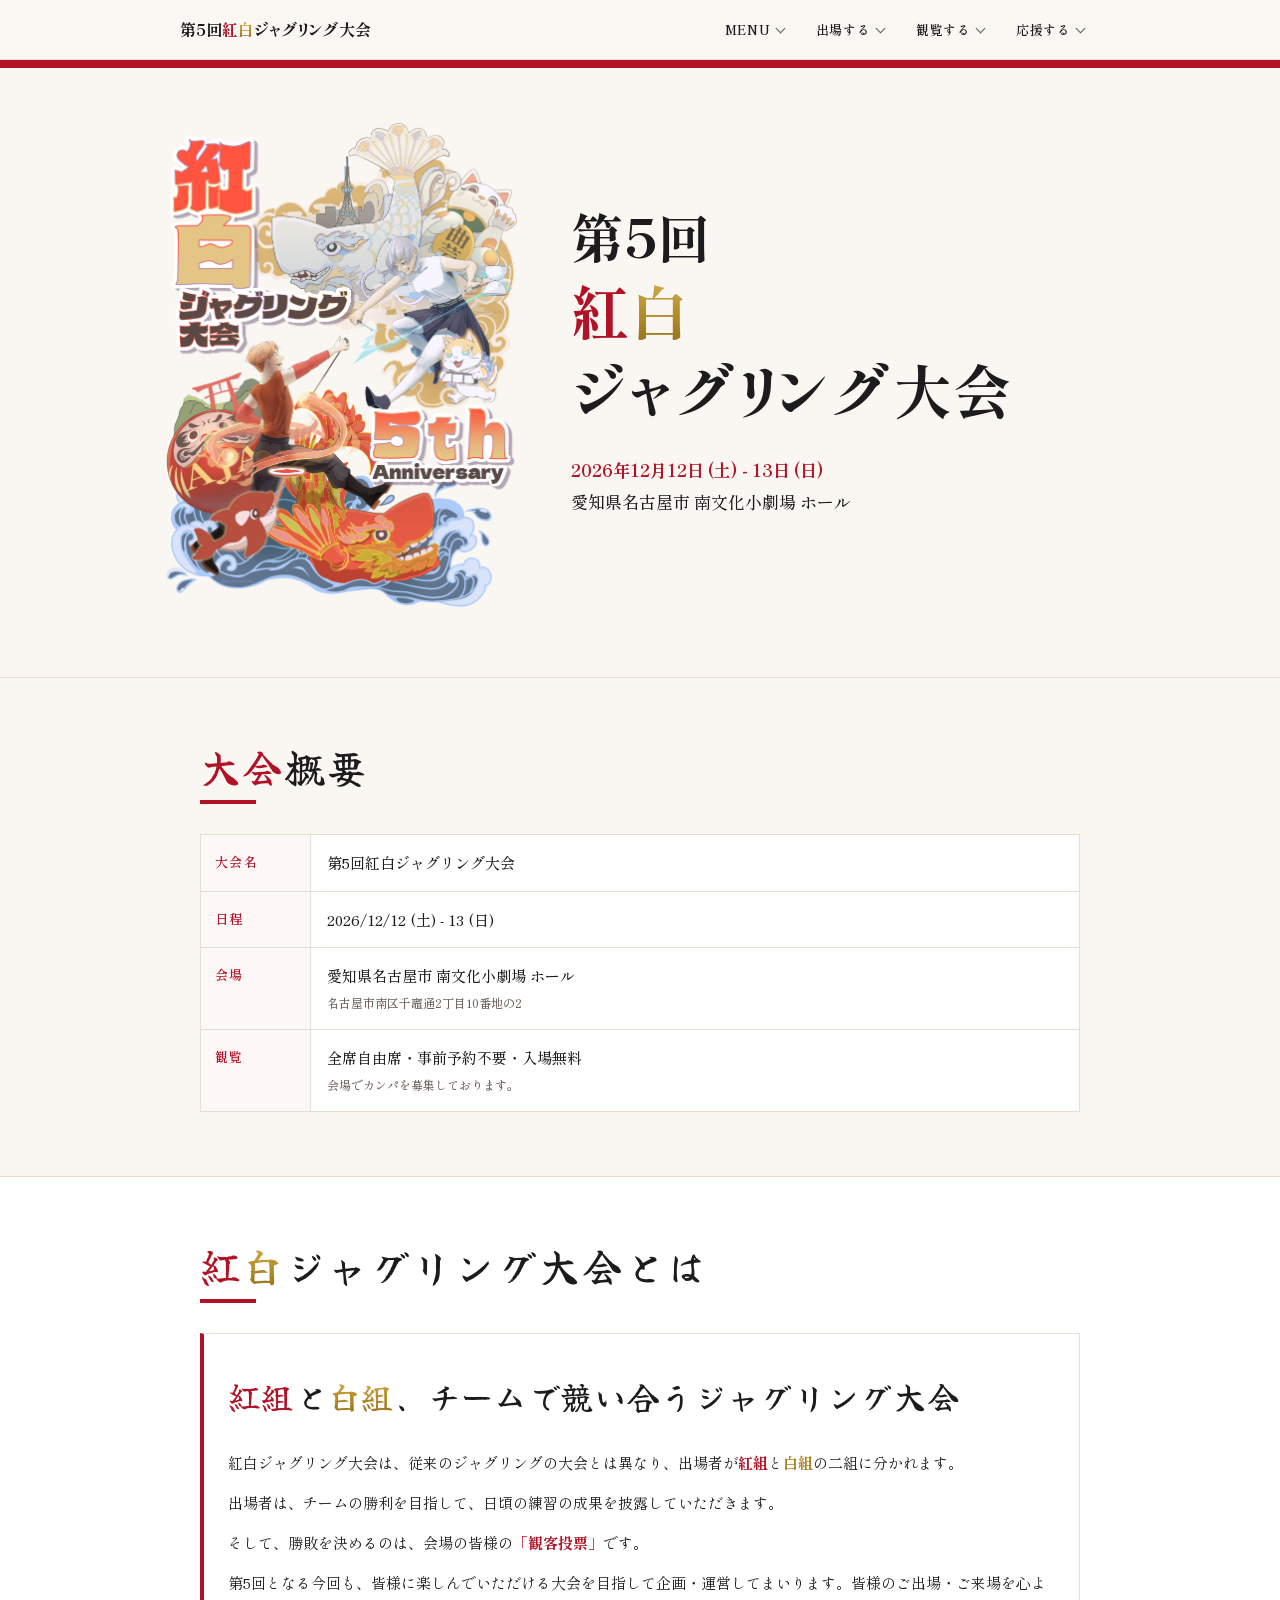
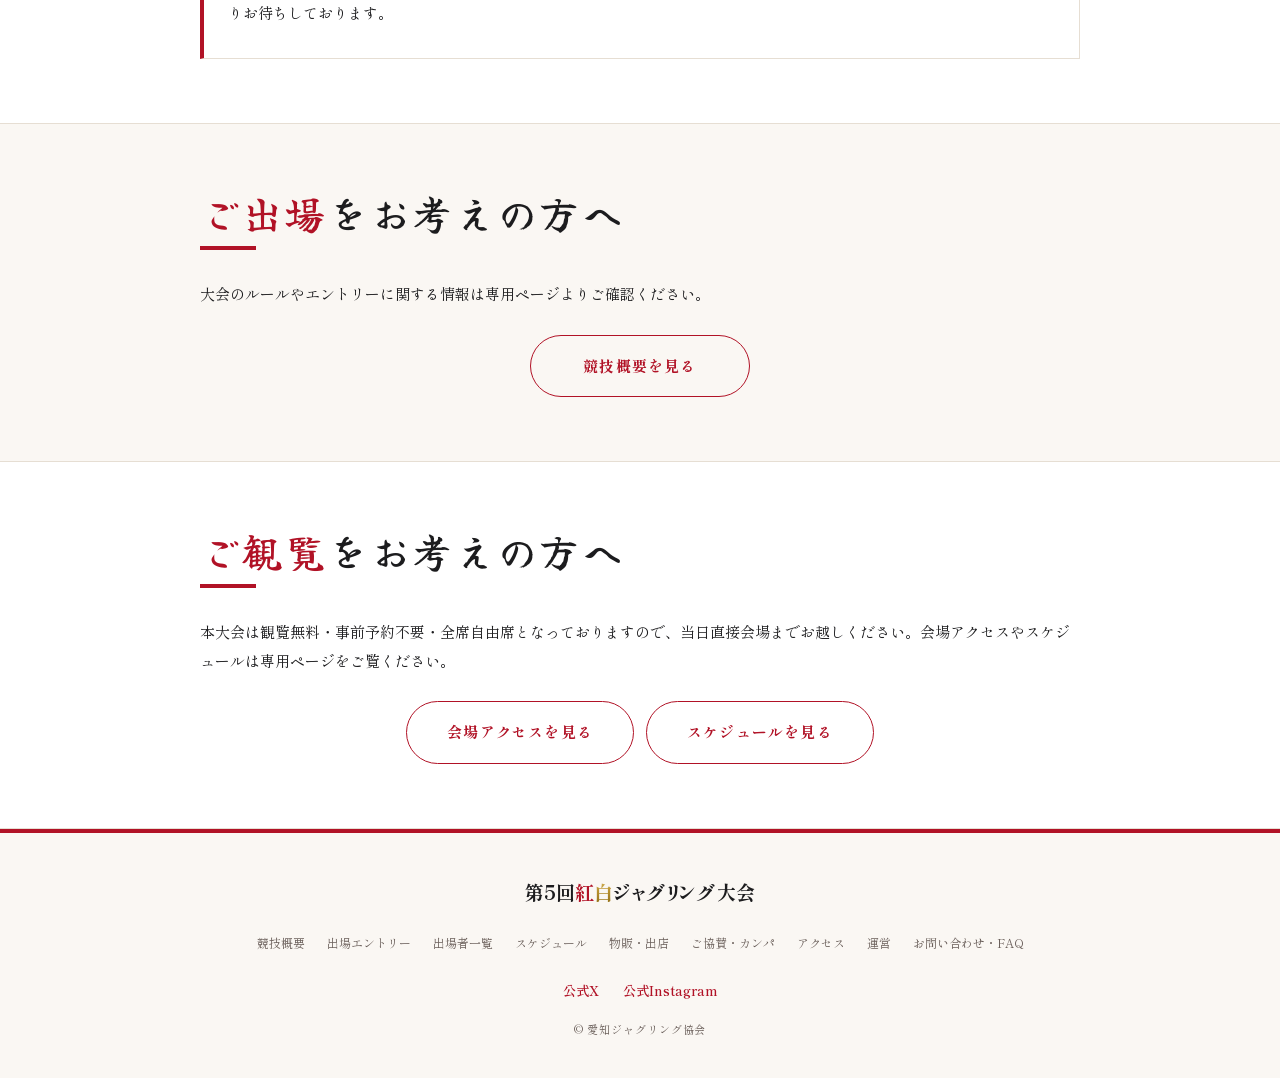
==== commit c34db94b: "インスタ追加" ====
--- a/index.html
+++ b/index.html
@@ -9,7 +9,7 @@
 <link rel="preconnect" href="https://fonts.gstatic.com" crossorigin>
 <link href="https://fonts.googleapis.com/css2?family=Shippori+Mincho:wght@400;500;600;700;800&family=Yuji+Syuku&family=Noto+Sans+JP:wght@300;400;500&family=Cormorant+Garamond:ital,wght@0,300;0,500;0,600;1,300;1,500&display=swap" rel="stylesheet">
 <link rel="icon" href="assets/aja-logo.PNG" type="image/png">
-<link rel="stylesheet" href="assets/style.css?v=20261020">
+<link rel="stylesheet" href="assets/style.css?v=20261024c">
 </head>
 <body>
 
@@ -184,6 +184,10 @@
       <a href="access.html">アクセス</a>
       <a href="about.html">運営</a>
       <a href="contact.html">お問い合わせ・FAQ</a>
+    </div>
+    <div class="footer-sns">
+      <a href="https://x.com/AJA_Juggling" target="_blank" rel="noopener">公式X</a>
+      <a href="https://www.instagram.com/aichijugglingassociation/" target="_blank" rel="noopener">公式Instagram</a>
     </div>
     <p class="copyright">© 愛知ジャグリング協会</p>
   </div>
--- a/assets/style.css
+++ b/assets/style.css
@@ -259,6 +259,8 @@
 .footer-links{display:flex;justify-content:center;flex-wrap:wrap;gap:4px 14px;margin-bottom:20px;margin-top:18px;}
 .footer-links a{font-size:12px;color:var(--sub);padding:4px;}
 .footer-links a:hover{color:var(--deep);text-decoration:none;}
+.footer-sns{display:flex;justify-content:center;gap:24px;margin-bottom:16px;}
+.footer-sns a{font-size:13px;color:var(--deep);font-weight:600;}
 .copyright{font-size:11px;color:var(--sub);letter-spacing:.08em;}
 
 /* ==========================================================================
